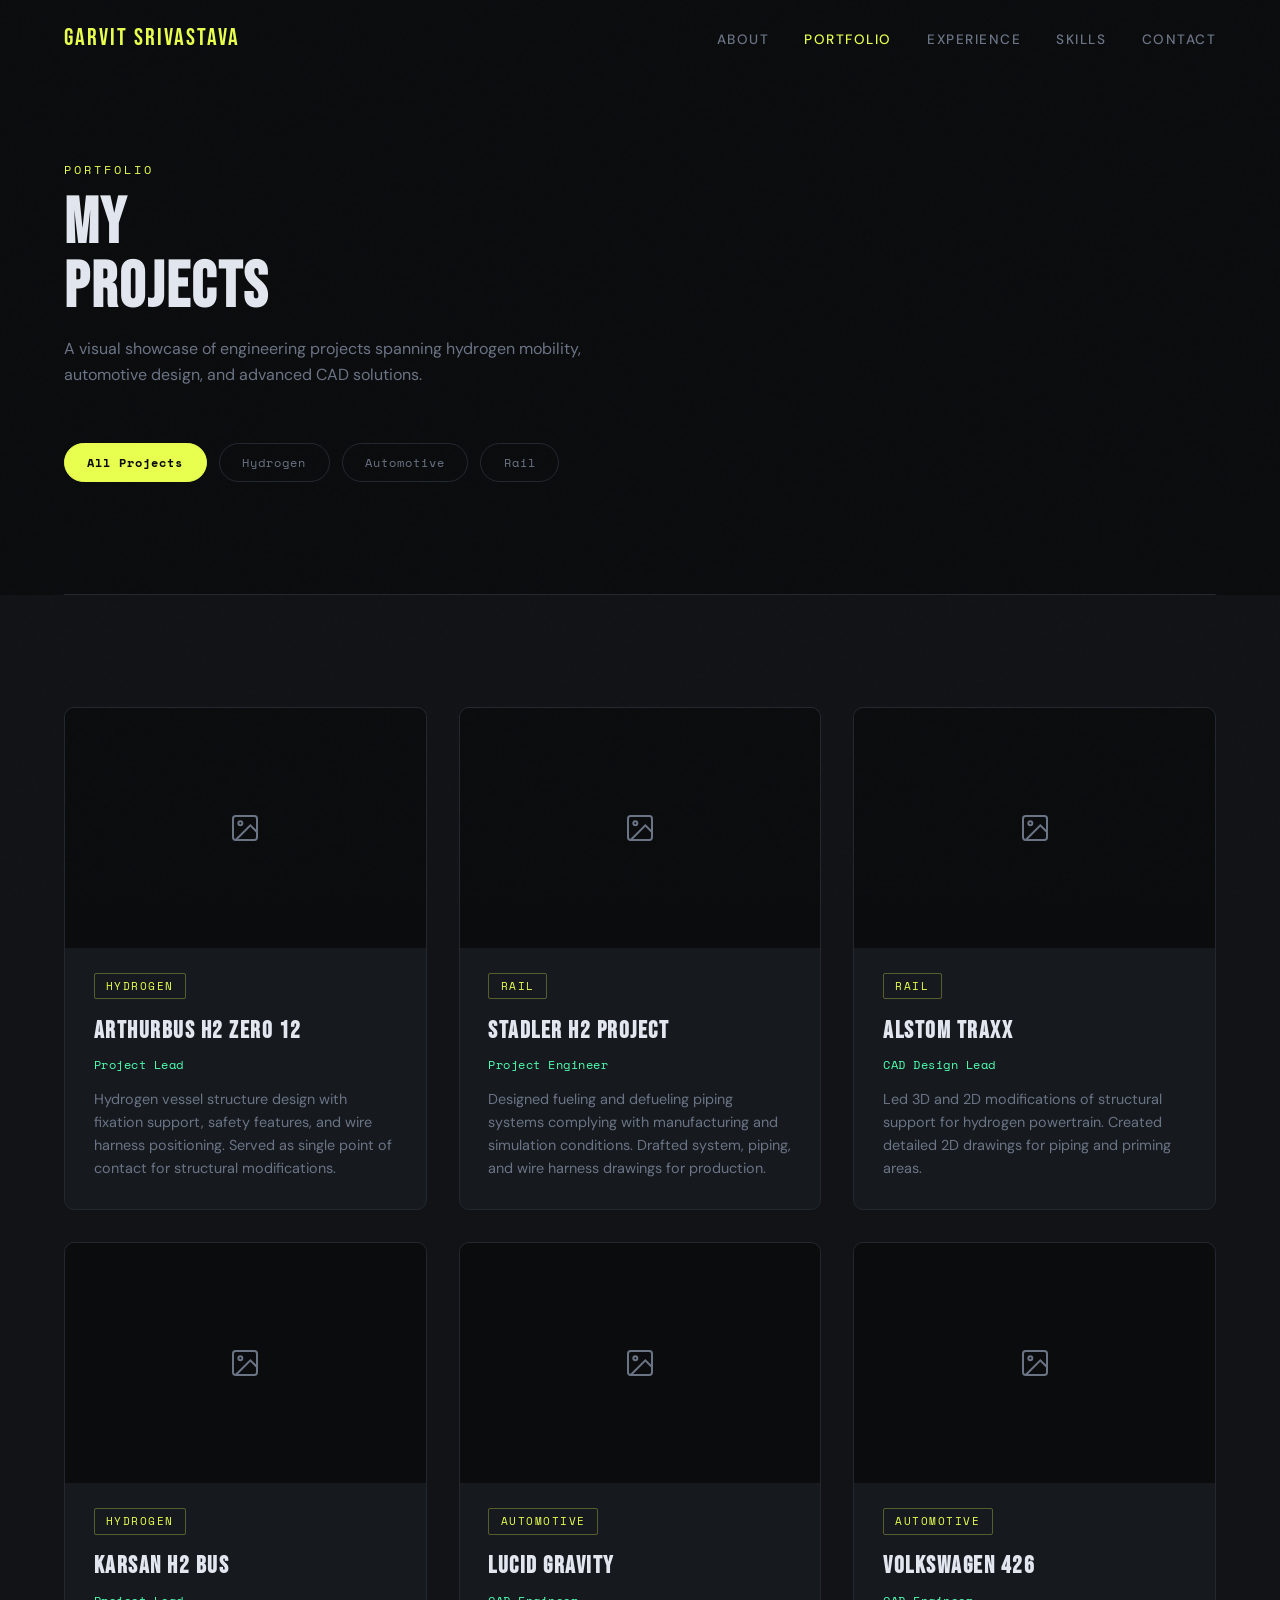
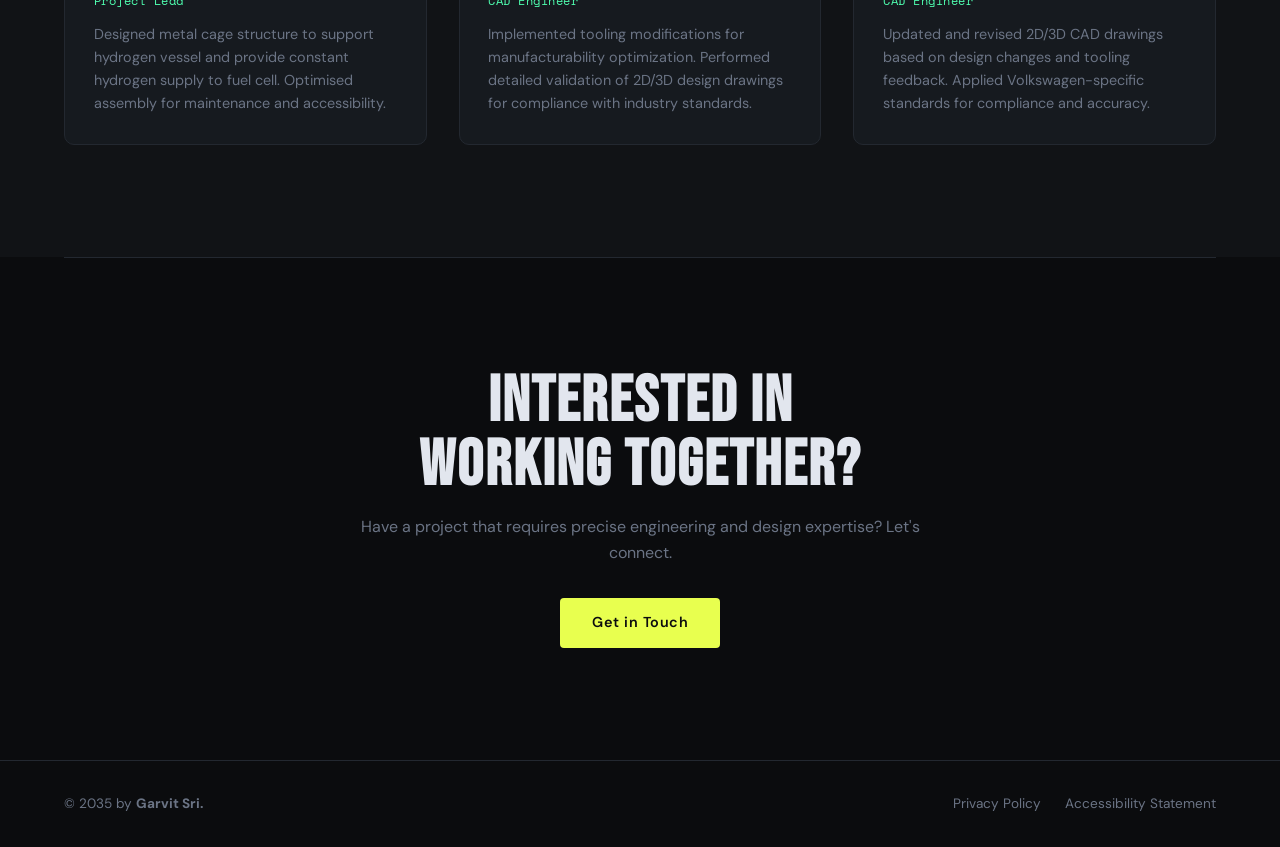
==== portfolio.html @ 8fc67faa "Add a portfolio page to website (69b80daa7522c4aa98e75601)" ====
<!DOCTYPE html>
<html lang="en">
<head>
  <meta charset="UTF-8" />
  <meta name="viewport" content="width=device-width, initial-scale=1.0" />
  <title>Portfolio | Garvit Srivastava</title>
  <link href="https://fonts.googleapis.com/css2?family=Bebas+Neue&family=DM+Sans:ital,wght@0,300;0,400;0,500;0,700;1,300&family=Space+Mono:wght@400;700&display=swap" rel="stylesheet" />
  <link rel="stylesheet" href="style.css" />
</head>
<body>

  <!-- NAV -->
  <nav id="navbar" class="scrolled">
    <a href="index.html" class="nav-logo">GARVIT SRIVASTAVA</a>
    <ul class="nav-links">
      <li><a href="index.html#about">About</a></li>
      <li><a href="portfolio.html" class="nav-active">Portfolio</a></li>
      <li><a href="index.html#experience">Experience</a></li>
      <li><a href="index.html#skills">Skills</a></li>
      <li><a href="index.html#contact">Contact</a></li>
    </ul>
  </nav>

  <!-- PORTFOLIO HERO -->
  <section id="portfolio-hero" class="portfolio-hero">
    <p class="section-label reveal">Portfolio</p>
    <h2 class="section-title reveal">My<br />Projects</h2>
    <p class="section-sub reveal">A visual showcase of engineering projects spanning hydrogen mobility, automotive design, and advanced CAD solutions.</p>

    <!-- FILTER BUTTONS -->
    <div class="portfolio-filters reveal">
      <button class="filter-btn active" data-filter="all">All Projects</button>
      <button class="filter-btn" data-filter="hydrogen">Hydrogen</button>
      <button class="filter-btn" data-filter="automotive">Automotive</button>
      <button class="filter-btn" data-filter="rail">Rail</button>
    </div>
  </section>

  <hr class="divider" />

  <!-- PORTFOLIO GRID -->
  <section id="portfolio-grid-section" class="portfolio-grid-section">
    <div class="portfolio-grid">

      <!-- Project 1: Arthurbus H2 Zero 12 -->
      <div class="portfolio-card reveal" data-category="hydrogen">
        <div class="portfolio-card-img">
          <img
            src="https://static.wixstatic.com/media/713a3a_bae1e3b3064a4a649ddf66f50f0e76d6~mv2.png/v1/fill/w_592,h_388,al_c,q_85,usm_0.66_1.00_0.01,enc_avif,quality_auto/713a3a_bae1e3b3064a4a649ddf66f50f0e76d6~mv2.png"
            alt="Arthurbus H2 Zero 12"
            onerror="this.style.display='none'; this.nextElementSibling.style.display='flex';" />
          <div class="portfolio-card-placeholder" style="display:none;">
            <svg width="32" height="32" viewBox="0 0 24 24" fill="none" stroke="currentColor" stroke-width="1.5"><rect x="3" y="3" width="18" height="18" rx="2" ry="2"/><circle cx="8.5" cy="8.5" r="1.5"/><polyline points="21 15 16 10 5 21"/></svg>
          </div>
          <div class="portfolio-card-overlay">
            <span class="portfolio-view-btn">View Details</span>
          </div>
        </div>
        <div class="portfolio-card-body">
          <span class="portfolio-tag">Hydrogen</span>
          <h3 class="portfolio-card-title">Arthurbus H2 Zero 12</h3>
          <p class="portfolio-card-role">Project Lead</p>
          <p class="portfolio-card-desc">Hydrogen vessel structure design with fixation support, safety features, and wire harness positioning. Served as single point of contact for structural modifications.</p>
        </div>
      </div>

      <!-- Project 2: Stadler H2 Project -->
      <div class="portfolio-card reveal" data-category="rail" style="transition-delay:.1s">
        <div class="portfolio-card-img">
          <img
            src="https://static.wixstatic.com/media/713a3a_69b1ab94cf26410ebe1b2b2e4f0e6f0d~mv2.png/v1/fill/w_592,h_388,al_c,q_85,usm_0.66_1.00_0.01,enc_avif,quality_auto/713a3a_69b1ab94cf26410ebe1b2b2e4f0e6f0d~mv2.png"
            alt="Stadler H2 Project"
            onerror="this.style.display='none'; this.nextElementSibling.style.display='flex';" />
          <div class="portfolio-card-placeholder" style="display:none;">
            <svg width="32" height="32" viewBox="0 0 24 24" fill="none" stroke="currentColor" stroke-width="1.5"><rect x="3" y="3" width="18" height="18" rx="2" ry="2"/><circle cx="8.5" cy="8.5" r="1.5"/><polyline points="21 15 16 10 5 21"/></svg>
          </div>
          <div class="portfolio-card-overlay">
            <span class="portfolio-view-btn">View Details</span>
          </div>
        </div>
        <div class="portfolio-card-body">
          <span class="portfolio-tag">Rail</span>
          <h3 class="portfolio-card-title">Stadler H2 Project</h3>
          <p class="portfolio-card-role">Project Engineer</p>
          <p class="portfolio-card-desc">Designed fueling and defueling piping systems complying with manufacturing and simulation conditions. Drafted system, piping, and wire harness drawings for production.</p>
        </div>
      </div>

      <!-- Project 3: Alstom TRAXX -->
      <div class="portfolio-card reveal" data-category="rail" style="transition-delay:.2s">
        <div class="portfolio-card-img">
          <img
            src="https://static.wixstatic.com/media/713a3a_1f0c9d0b01494fbebf3e44f8f54b52ef~mv2.png/v1/fill/w_592,h_388,al_c,q_85,usm_0.66_1.00_0.01,enc_avif,quality_auto/713a3a_1f0c9d0b01494fbebf3e44f8f54b52ef~mv2.png"
            alt="Alstom TRAXX"
            onerror="this.style.display='none'; this.nextElementSibling.style.display='flex';" />
          <div class="portfolio-card-placeholder" style="display:none;">
            <svg width="32" height="32" viewBox="0 0 24 24" fill="none" stroke="currentColor" stroke-width="1.5"><rect x="3" y="3" width="18" height="18" rx="2" ry="2"/><circle cx="8.5" cy="8.5" r="1.5"/><polyline points="21 15 16 10 5 21"/></svg>
          </div>
          <div class="portfolio-card-overlay">
            <span class="portfolio-view-btn">View Details</span>
          </div>
        </div>
        <div class="portfolio-card-body">
          <span class="portfolio-tag">Rail</span>
          <h3 class="portfolio-card-title">Alstom TRAXX</h3>
          <p class="portfolio-card-role">CAD Design Lead</p>
          <p class="portfolio-card-desc">Led 3D and 2D modifications of structural support for hydrogen powertrain. Created detailed 2D drawings for piping and priming areas.</p>
        </div>
      </div>

      <!-- Project 4: Karsan H2 Bus -->
      <div class="portfolio-card reveal" data-category="hydrogen" style="transition-delay:.3s">
        <div class="portfolio-card-img">
          <img
            src="https://static.wixstatic.com/media/713a3a_53c0ea59ae984c61a5bdcfbadf8e3474~mv2.png/v1/fill/w_592,h_388,al_c,q_85,usm_0.66_1.00_0.01,enc_avif,quality_auto/713a3a_53c0ea59ae984c61a5bdcfbadf8e3474~mv2.png"
            alt="Karsan H2 Bus"
            onerror="this.style.display='none'; this.nextElementSibling.style.display='flex';" />
          <div class="portfolio-card-placeholder" style="display:none;">
            <svg width="32" height="32" viewBox="0 0 24 24" fill="none" stroke="currentColor" stroke-width="1.5"><rect x="3" y="3" width="18" height="18" rx="2" ry="2"/><circle cx="8.5" cy="8.5" r="1.5"/><polyline points="21 15 16 10 5 21"/></svg>
          </div>
          <div class="portfolio-card-overlay">
            <span class="portfolio-view-btn">View Details</span>
          </div>
        </div>
        <div class="portfolio-card-body">
          <span class="portfolio-tag">Hydrogen</span>
          <h3 class="portfolio-card-title">Karsan H2 Bus</h3>
          <p class="portfolio-card-role">Project Lead</p>
          <p class="portfolio-card-desc">Designed metal cage structure to support hydrogen vessel and provide constant hydrogen supply to fuel cell. Optimised assembly for maintenance and accessibility.</p>
        </div>
      </div>

      <!-- Project 5: Lucid Gravity -->
      <div class="portfolio-card reveal" data-category="automotive" style="transition-delay:.4s">
        <div class="portfolio-card-img">
          <img
            src="https://static.wixstatic.com/media/713a3a_c0a48bbf5bba4d75a9edaa1e4bb0e73d~mv2.png/v1/fill/w_592,h_388,al_c,q_85,usm_0.66_1.00_0.01,enc_avif,quality_auto/713a3a_c0a48bbf5bba4d75a9edaa1e4bb0e73d~mv2.png"
            alt="Lucid Gravity"
            onerror="this.style.display='none'; this.nextElementSibling.style.display='flex';" />
          <div class="portfolio-card-placeholder" style="display:none;">
            <svg width="32" height="32" viewBox="0 0 24 24" fill="none" stroke="currentColor" stroke-width="1.5"><rect x="3" y="3" width="18" height="18" rx="2" ry="2"/><circle cx="8.5" cy="8.5" r="1.5"/><polyline points="21 15 16 10 5 21"/></svg>
          </div>
          <div class="portfolio-card-overlay">
            <span class="portfolio-view-btn">View Details</span>
          </div>
        </div>
        <div class="portfolio-card-body">
          <span class="portfolio-tag">Automotive</span>
          <h3 class="portfolio-card-title">Lucid Gravity</h3>
          <p class="portfolio-card-role">CAD Engineer</p>
          <p class="portfolio-card-desc">Implemented tooling modifications for manufacturability optimization. Performed detailed validation of 2D/3D design drawings for compliance with industry standards.</p>
        </div>
      </div>

      <!-- Project 6: Volkswagen 426 -->
      <div class="portfolio-card reveal" data-category="automotive" style="transition-delay:.5s">
        <div class="portfolio-card-img">
          <img
            src="https://static.wixstatic.com/media/713a3a_1d7e55c04d9d4bfba5f3ad7e42a07ef7~mv2.png/v1/fill/w_592,h_388,al_c,q_85,usm_0.66_1.00_0.01,enc_avif,quality_auto/713a3a_1d7e55c04d9d4bfba5f3ad7e42a07ef7~mv2.png"
            alt="Volkswagen 426"
            onerror="this.style.display='none'; this.nextElementSibling.style.display='flex';" />
          <div class="portfolio-card-placeholder" style="display:none;">
            <svg width="32" height="32" viewBox="0 0 24 24" fill="none" stroke="currentColor" stroke-width="1.5"><rect x="3" y="3" width="18" height="18" rx="2" ry="2"/><circle cx="8.5" cy="8.5" r="1.5"/><polyline points="21 15 16 10 5 21"/></svg>
          </div>
          <div class="portfolio-card-overlay">
            <span class="portfolio-view-btn">View Details</span>
          </div>
        </div>
        <div class="portfolio-card-body">
          <span class="portfolio-tag">Automotive</span>
          <h3 class="portfolio-card-title">Volkswagen 426</h3>
          <p class="portfolio-card-role">CAD Engineer</p>
          <p class="portfolio-card-desc">Updated and revised 2D/3D CAD drawings based on design changes and tooling feedback. Applied Volkswagen-specific standards for compliance and accuracy.</p>
        </div>
      </div>

    </div>
  </section>

  <hr class="divider" />

  <!-- CTA SECTION -->
  <section id="portfolio-cta" class="portfolio-cta">
    <div class="cta-content reveal">
      <h2 class="section-title">Interested in<br />Working Together?</h2>
      <p class="section-sub" style="margin-bottom:2rem;">Have a project that requires precise engineering and design expertise? Let's connect.</p>
      <a href="index.html#contact" class="btn btn-primary">Get in Touch</a>
    </div>
  </section>

  <!-- FOOTER -->
  <footer>
    <p>&copy; 2035 by <strong>Garvit Sri.</strong></p>
    <div class="footer-links">
      <a href="#">Privacy Policy</a>
      <a href="#">Accessibility Statement</a>
    </div>
  </footer>

  <script src="script.js"></script>
</body>
</html>
---- style.css ----
/* ── RESET & VARIABLES ─────────────────────── */
*, *::before, *::after { margin: 0; padding: 0; box-sizing: border-box; }

:root {
  --bg:       #0b0c0e;
  --surface:  #111316;
  --card:     #161a1f;
  --border:   #232830;
  --accent:   #e8ff4f;
  --accent2:  #4fffb0;
  --text:     #e2e6ee;
  --muted:    #6b7485;
  --font-head: 'Bebas Neue', sans-serif;
  --font-body: 'DM Sans', sans-serif;
  --font-mono: 'Space Mono', monospace;
}

html { scroll-behavior: smooth; }

body {
  background: var(--bg);
  color: var(--text);
  font-family: var(--font-body);
  font-size: 16px;
  line-height: 1.6;
  overflow-x: hidden;
}

/* ── NOISE OVERLAY ─────────────────────────── */
body::before {
  content: '';
  position: fixed;
  inset: 0;
  background-image: url("data:image/svg+xml,%3Csvg viewBox='0 0 256 256' xmlns='http://www.w3.org/2000/svg'%3E%3Cfilter id='noise'%3E%3CfeTurbulence type='fractalNoise' baseFrequency='0.9' numOctaves='4' stitchTiles='stitch'/%3E%3C/filter%3E%3Crect width='100%25' height='100%25' filter='url(%23noise)' opacity='0.04'/%3E%3C/svg%3E");
  pointer-events: none;
  z-index: 9999;
  opacity: .35;
}

/* ── NAV ───────────────────────────────────── */
nav {
  position: fixed;
  top: 0; left: 0; right: 0;
  z-index: 100;
  display: flex;
  align-items: center;
  justify-content: space-between;
  padding: 1.2rem 5vw;
  border-bottom: 1px solid transparent;
  transition: border-color .3s, background .3s, backdrop-filter .3s;
}
nav.scrolled {
  background: rgba(11,12,14,.82);
  backdrop-filter: blur(18px);
  border-color: var(--border);
}
.nav-logo {
  font-family: var(--font-head);
  font-size: 1.5rem;
  letter-spacing: 2px;
  color: var(--accent);
  text-decoration: none;
}
.nav-links { display: flex; gap: 2.2rem; list-style: none; }
.nav-links a {
  font-size: .85rem;
  font-weight: 500;
  letter-spacing: 1.5px;
  text-transform: uppercase;
  color: var(--muted);
  text-decoration: none;
  transition: color .2s;
}
.nav-links a:hover { color: var(--accent); }

/* ── HERO ──────────────────────────────────── */
#hero {
  min-height: 100vh;
  display: grid;
  grid-template-columns: 1fr 1fr;
  align-items: center;
  padding: 0 5vw;
  gap: 4rem;
  position: relative;
  overflow: hidden;
}
#hero::after {
  content: '';
  position: absolute;
  top: -20%; right: -10%;
  width: 55vw; height: 55vw;
  border-radius: 50%;
  background: radial-gradient(circle, rgba(232,255,79,.06) 0%, transparent 70%);
  pointer-events: none;
}

.hero-tag {
  display: inline-block;
  font-family: var(--font-mono);
  font-size: .75rem;
  letter-spacing: 2px;
  color: var(--accent);
  border: 1px solid var(--accent);
  padding: .3rem .8rem;
  border-radius: 2px;
  margin-bottom: 1.5rem;
  animation: fadeUp .6s .1s both;
}
.hero-title {
  font-family: var(--font-head);
  font-size: clamp(3.5rem, 7vw, 7rem);
  line-height: .95;
  letter-spacing: 2px;
  margin-bottom: 1.5rem;
  animation: fadeUp .6s .2s both;
}
.hero-title span { color: var(--accent); }
.hero-sub {
  font-size: 1.05rem;
  color: var(--muted);
  max-width: 480px;
  margin-bottom: 2.5rem;
  animation: fadeUp .6s .3s both;
}
.btn-group { display: flex; gap: 1rem; flex-wrap: wrap; animation: fadeUp .6s .4s both; }
.btn {
  display: inline-flex;
  align-items: center;
  gap: .5rem;
  padding: .85rem 2rem;
  border-radius: 4px;
  font-size: .9rem;
  font-weight: 600;
  letter-spacing: .5px;
  text-decoration: none;
  cursor: pointer;
  transition: all .25s;
}
.btn-primary {
  background: var(--accent);
  color: #0b0c0e;
}
.btn-primary:hover { background: #d4eb00; transform: translateY(-2px); box-shadow: 0 8px 30px rgba(232,255,79,.25); }
.btn-ghost {
  background: transparent;
  color: var(--text);
  border: 1px solid var(--border);
}
.btn-ghost:hover { border-color: var(--accent); color: var(--accent); transform: translateY(-2px); }

.hero-img-wrap {
  position: relative;
  display: flex;
  justify-content: center;
  animation: fadeUp .7s .35s both;
}
.hero-img-wrap::before {
  content: '';
  position: absolute;
  inset: 1.5rem;
  border: 1px solid var(--accent);
  border-radius: 6px;
  transform: rotate(4deg);
  opacity: .35;
}
.hero-img {
  width: 100%;
  max-width: 360px;
  aspect-ratio: 9/16;
  object-fit: cover;
  border-radius: 6px;
  filter: grayscale(20%) contrast(1.05);
  position: relative;
  z-index: 1;
}
.hero-img-placeholder {
  width: 100%;
  max-width: 360px;
  aspect-ratio: 9/16;
  border-radius: 6px;
  background: var(--card);
  border: 1px solid var(--border);
  display: flex;
  flex-direction: column;
  align-items: center;
  justify-content: center;
  gap: 1rem;
  color: var(--muted);
  font-family: var(--font-mono);
  font-size: .8rem;
  position: relative;
  z-index: 1;
}
.hero-img-placeholder svg { opacity: .3; }

/* ── SECTION COMMONS ───────────────────────── */
section { padding: 7rem 5vw; }
.section-label {
  font-family: var(--font-mono);
  font-size: .75rem;
  letter-spacing: 3px;
  color: var(--accent);
  text-transform: uppercase;
  margin-bottom: .8rem;
}
.section-title {
  font-family: var(--font-head);
  font-size: clamp(2.8rem, 5vw, 4.5rem);
  letter-spacing: 2px;
  line-height: 1;
  margin-bottom: 1rem;
}
.section-sub {
  color: var(--muted);
  max-width: 560px;
  margin-bottom: 3.5rem;
  font-size: 1rem;
}
hr.divider {
  border: none;
  border-top: 1px solid var(--border);
  margin: 0 5vw;
}

/* ── ABOUT ─────────────────────────────────── */
#about { background: var(--surface); }
.about-grid {
  display: grid;
  grid-template-columns: 1fr 1fr;
  gap: 5rem;
  align-items: start;
}
.about-text p {
  color: var(--muted);
  margin-bottom: 1rem;
  font-size: 1.02rem;
}
.about-text p strong { color: var(--text); }
.about-img {
  width: 100%;
  border-radius: 8px;
  border: 1px solid var(--border);
  filter: grayscale(15%);
}
.about-img-placeholder {
  width: 100%;
  aspect-ratio: 16/9;
  border-radius: 8px;
  background: var(--card);
  border: 1px solid var(--border);
  display: flex;
  align-items: center;
  justify-content: center;
  color: var(--muted);
  font-family: var(--font-mono);
  font-size: .8rem;
}

/* ── EXPERIENCE ────────────────────────────── */
#experience { background: var(--bg); }
.exp-grid { display: grid; gap: 1.5rem; }
.exp-card {
  background: var(--card);
  border: 1px solid var(--border);
  border-radius: 8px;
  padding: 2rem 2.5rem;
  cursor: pointer;
  transition: border-color .25s, transform .25s;
  position: relative;
  overflow: hidden;
}
.exp-card::before {
  content: '';
  position: absolute;
  left: 0; top: 0; bottom: 0;
  width: 3px;
  background: var(--accent);
  transform: scaleY(0);
  transform-origin: bottom;
  transition: transform .3s;
}
.exp-card:hover { border-color: rgba(232,255,79,.3); transform: translateX(4px); }
.exp-card:hover::before { transform: scaleY(1); }
.exp-card.open::before { transform: scaleY(1); }
.exp-card.open { border-color: rgba(232,255,79,.3); }
.exp-header {
  display: flex;
  justify-content: space-between;
  align-items: flex-start;
  gap: 1rem;
}
.exp-title { font-size: 1.15rem; font-weight: 700; margin-bottom: .25rem; }
.exp-role {
  font-family: var(--font-mono);
  font-size: .8rem;
  color: var(--accent);
  letter-spacing: 1px;
}
.exp-toggle {
  width: 28px; height: 28px;
  border: 1px solid var(--border);
  border-radius: 50%;
  display: flex;
  align-items: center;
  justify-content: center;
  flex-shrink: 0;
  transition: background .2s, border-color .2s;
  color: var(--muted);
}
.exp-card.open .exp-toggle { background: var(--accent); border-color: var(--accent); color: #000; }
.exp-body {
  display: none;
  margin-top: 1.5rem;
  padding-top: 1.5rem;
  border-top: 1px solid var(--border);
}
.exp-card.open .exp-body { display: block; }
.exp-body ul { list-style: none; display: flex; flex-direction: column; gap: .75rem; }
.exp-body ul li {
  display: flex;
  gap: .75rem;
  align-items: flex-start;
  color: var(--muted);
  font-size: .95rem;
}
.exp-body ul li::before {
  content: '→';
  color: var(--accent);
  flex-shrink: 0;
  margin-top: .05rem;
}

/* ── SKILLS ────────────────────────────────── */
#skills { background: var(--surface); }
.skills-grid {
  display: grid;
  grid-template-columns: repeat(auto-fit, minmax(220px, 1fr));
  gap: 1.5rem;
}
.skill-card {
  background: var(--card);
  border: 1px solid var(--border);
  border-radius: 8px;
  padding: 2rem;
  text-align: center;
  transition: border-color .25s, transform .25s;
}
.skill-card:hover {
  border-color: var(--accent);
  transform: translateY(-4px);
}
.skill-icon {
  font-size: 2.5rem;
  margin-bottom: 1rem;
  display: block;
}
.skill-name {
  font-family: var(--font-head);
  font-size: 1.4rem;
  letter-spacing: 1.5px;
  margin-bottom: .5rem;
}
.skill-bar-wrap {
  background: var(--border);
  border-radius: 100px;
  height: 4px;
  margin-top: 1rem;
  overflow: hidden;
}
.skill-bar {
  height: 100%;
  border-radius: 100px;
  background: linear-gradient(90deg, var(--accent), var(--accent2));
  width: 0;
  transition: width 1.2s cubic-bezier(.22,1,.36,1);
}

/* ── ACHIEVEMENTS ──────────────────────────── */
#achievements { background: var(--bg); }
.ach-grid {
  display: grid;
  grid-template-columns: repeat(auto-fit, minmax(240px, 1fr));
  gap: 1.5rem;
}
.ach-card {
  background: var(--card);
  border: 1px solid var(--border);
  border-radius: 8px;
  padding: 2rem;
  transition: border-color .25s, transform .25s;
  position: relative;
  overflow: hidden;
}
.ach-card::after {
  content: '';
  position: absolute;
  bottom: 0; left: 0; right: 0;
  height: 2px;
  background: linear-gradient(90deg, var(--accent), var(--accent2));
  transform: scaleX(0);
  transform-origin: left;
  transition: transform .4s;
}
.ach-card:hover { border-color: rgba(232,255,79,.25); transform: translateY(-4px); }
.ach-card:hover::after { transform: scaleX(1); }
.ach-date {
  font-family: var(--font-mono);
  font-size: .75rem;
  color: var(--accent);
  letter-spacing: 1px;
  margin-bottom: .8rem;
}
.ach-title { font-size: 1.1rem; font-weight: 700; margin-bottom: .6rem; }
.ach-desc { font-size: .9rem; color: var(--muted); }

/* ── CONTACT ───────────────────────────────── */
#contact { background: var(--surface); }
.contact-wrap {
  display: grid;
  grid-template-columns: 1fr 1fr;
  gap: 5rem;
  align-items: start;
}
.contact-info { display: flex; flex-direction: column; gap: 1.5rem; }
.contact-item {
  display: flex;
  align-items: center;
  gap: 1rem;
  color: var(--muted);
  font-size: .95rem;
}
.contact-item a { color: inherit; text-decoration: none; transition: color .2s; }
.contact-item a:hover { color: var(--accent); }
.c-icon {
  width: 42px; height: 42px;
  background: var(--card);
  border: 1px solid var(--border);
  border-radius: 8px;
  display: flex;
  align-items: center;
  justify-content: center;
  flex-shrink: 0;
  color: var(--accent);
}
.social-row { display: flex; gap: 1rem; margin-top: 1rem; }
.social-btn {
  width: 44px; height: 44px;
  background: var(--card);
  border: 1px solid var(--border);
  border-radius: 8px;
  display: flex;
  align-items: center;
  justify-content: center;
  color: var(--muted);
  text-decoration: none;
  font-size: .85rem;
  font-weight: 700;
  font-family: var(--font-mono);
  transition: all .2s;
}
.social-btn:hover { background: var(--accent); color: #000; border-color: var(--accent); }

/* ── FORM ──────────────────────────────────── */
.contact-form { display: flex; flex-direction: column; gap: 1.2rem; }
.form-row { display: grid; grid-template-columns: 1fr 1fr; gap: 1.2rem; }
.form-group { display: flex; flex-direction: column; gap: .4rem; }
.form-group label {
  font-size: .8rem;
  font-family: var(--font-mono);
  letter-spacing: 1px;
  color: var(--muted);
}
.form-group input,
.form-group select,
.form-group textarea {
  background: var(--card);
  border: 1px solid var(--border);
  border-radius: 6px;
  padding: .75rem 1rem;
  color: var(--text);
  font-family: var(--font-body);
  font-size: .95rem;
  outline: none;
  transition: border-color .2s;
}
.form-group input:focus,
.form-group select:focus,
.form-group textarea:focus { border-color: var(--accent); }
.form-group textarea { resize: vertical; min-height: 120px; }
.form-group select option { background: var(--card); }
.btn-submit {
  padding: .85rem 2.5rem;
  background: var(--accent);
  color: #0b0c0e;
  font-weight: 700;
  border: none;
  border-radius: 6px;
  font-size: .95rem;
  cursor: pointer;
  align-self: flex-start;
  transition: all .25s;
  letter-spacing: .5px;
}
.btn-submit:hover { background: #d4eb00; transform: translateY(-2px); box-shadow: 0 8px 30px rgba(232,255,79,.25); }
.form-success {
  display: none;
  padding: 1rem;
  background: rgba(79,255,176,.1);
  border: 1px solid var(--accent2);
  border-radius: 6px;
  color: var(--accent2);
  font-family: var(--font-mono);
  font-size: .85rem;
}

/* ── FOOTER ────────────────────────────────── */
footer {
  background: var(--bg);
  border-top: 1px solid var(--border);
  padding: 2rem 5vw;
  display: flex;
  align-items: center;
  justify-content: space-between;
  gap: 1rem;
  flex-wrap: wrap;
}
footer p { font-size: .85rem; color: var(--muted); }
footer a { color: var(--accent); text-decoration: none; }
.footer-links { display: flex; gap: 1.5rem; }
.footer-links a { font-size: .85rem; color: var(--muted); text-decoration: none; transition: color .2s; }
.footer-links a:hover { color: var(--accent); }

/* ── PORTFOLIO PAGE ────────────────────────── */
.portfolio-hero { padding-top: 10rem; background: var(--bg); }
.portfolio-grid-section { background: var(--surface); }

.portfolio-filters {
  display: flex;
  gap: .75rem;
  flex-wrap: wrap;
  margin-top: .5rem;
}
.filter-btn {
  padding: .55rem 1.4rem;
  border: 1px solid var(--border);
  border-radius: 100px;
  background: transparent;
  color: var(--muted);
  font-family: var(--font-mono);
  font-size: .78rem;
  letter-spacing: 1px;
  cursor: pointer;
  transition: all .25s;
}
.filter-btn:hover { border-color: var(--accent); color: var(--accent); }
.filter-btn.active {
  background: var(--accent);
  color: #0b0c0e;
  border-color: var(--accent);
  font-weight: 700;
}

.portfolio-grid {
  display: grid;
  grid-template-columns: repeat(auto-fill, minmax(340px, 1fr));
  gap: 2rem;
}
.portfolio-card {
  background: var(--card);
  border: 1px solid var(--border);
  border-radius: 10px;
  overflow: hidden;
  transition: border-color .3s, transform .3s, box-shadow .3s;
}
.portfolio-card:hover {
  border-color: rgba(232,255,79,.35);
  transform: translateY(-6px);
  box-shadow: 0 16px 48px rgba(0,0,0,.35);
}
.portfolio-card.hidden {
  display: none;
}

.portfolio-card-img {
  position: relative;
  aspect-ratio: 3/2;
  overflow: hidden;
  background: var(--bg);
}
.portfolio-card-img img {
  width: 100%;
  height: 100%;
  object-fit: cover;
  transition: transform .5s, filter .5s;
  filter: grayscale(20%) contrast(1.05);
}
.portfolio-card:hover .portfolio-card-img img {
  transform: scale(1.06);
  filter: grayscale(0%) contrast(1.1);
}
.portfolio-card-placeholder {
  width: 100%;
  height: 100%;
  display: flex;
  align-items: center;
  justify-content: center;
  color: var(--muted);
  background: var(--bg);
}
.portfolio-card-overlay {
  position: absolute;
  inset: 0;
  background: rgba(11,12,14,.7);
  display: flex;
  align-items: center;
  justify-content: center;
  opacity: 0;
  transition: opacity .35s;
}
.portfolio-card:hover .portfolio-card-overlay { opacity: 1; }
.portfolio-view-btn {
  padding: .6rem 1.8rem;
  border: 1px solid var(--accent);
  border-radius: 4px;
  color: var(--accent);
  font-family: var(--font-mono);
  font-size: .8rem;
  letter-spacing: 1px;
  transform: translateY(8px);
  transition: transform .35s, background .25s, color .25s;
}
.portfolio-card:hover .portfolio-view-btn { transform: translateY(0); }
.portfolio-view-btn:hover {
  background: var(--accent);
  color: #0b0c0e;
}

.portfolio-card-body { padding: 1.5rem 1.8rem 1.8rem; }
.portfolio-tag {
  display: inline-block;
  font-family: var(--font-mono);
  font-size: .7rem;
  letter-spacing: 1.5px;
  text-transform: uppercase;
  color: var(--accent);
  border: 1px solid rgba(232,255,79,.3);
  padding: .2rem .7rem;
  border-radius: 2px;
  margin-bottom: .8rem;
}
.portfolio-card-title {
  font-family: var(--font-head);
  font-size: 1.5rem;
  letter-spacing: 1.5px;
  margin-bottom: .3rem;
}
.portfolio-card-role {
  font-family: var(--font-mono);
  font-size: .78rem;
  color: var(--accent2);
  letter-spacing: .5px;
  margin-bottom: .8rem;
}
.portfolio-card-desc {
  font-size: .9rem;
  color: var(--muted);
  line-height: 1.6;
}

/* Portfolio CTA */
.portfolio-cta {
  background: var(--bg);
  text-align: center;
}
.cta-content { max-width: 560px; margin: 0 auto; }
.cta-content .section-sub { margin-left: auto; margin-right: auto; }

/* Nav active state */
.nav-active { color: var(--accent) !important; }

/* ── ANIMATIONS ────────────────────────────── */
@keyframes fadeUp {
  from { opacity: 0; transform: translateY(24px); }
  to   { opacity: 1; transform: translateY(0); }
}
.reveal {
  opacity: 0;
  transform: translateY(30px);
  transition: opacity .6s ease, transform .6s ease;
}
.reveal.visible {
  opacity: 1;
  transform: translateY(0);
}

/* ── RESPONSIVE ────────────────────────────── */
@media (max-width: 900px) {
  #hero { grid-template-columns: 1fr; padding-top: 7rem; text-align: center; }
  #hero::after { display: none; }
  .hero-sub { margin: 0 auto 2.5rem; }
  .btn-group { justify-content: center; }
  .hero-img-wrap { order: -1; }
  .about-grid { grid-template-columns: 1fr; }
  .contact-wrap { grid-template-columns: 1fr; }
  .form-row { grid-template-columns: 1fr; }
  .portfolio-grid { grid-template-columns: 1fr; }
  .portfolio-filters { justify-content: center; }
  .portfolio-hero { text-align: center; }
  .cta-content .section-sub { margin-left: auto; margin-right: auto; }
}
@media (max-width: 600px) {
  nav { padding: 1rem 4vw; }
  .nav-links { gap: 1.2rem; }
  .nav-links a { font-size: .75rem; }
  section { padding: 5rem 4vw; }
}
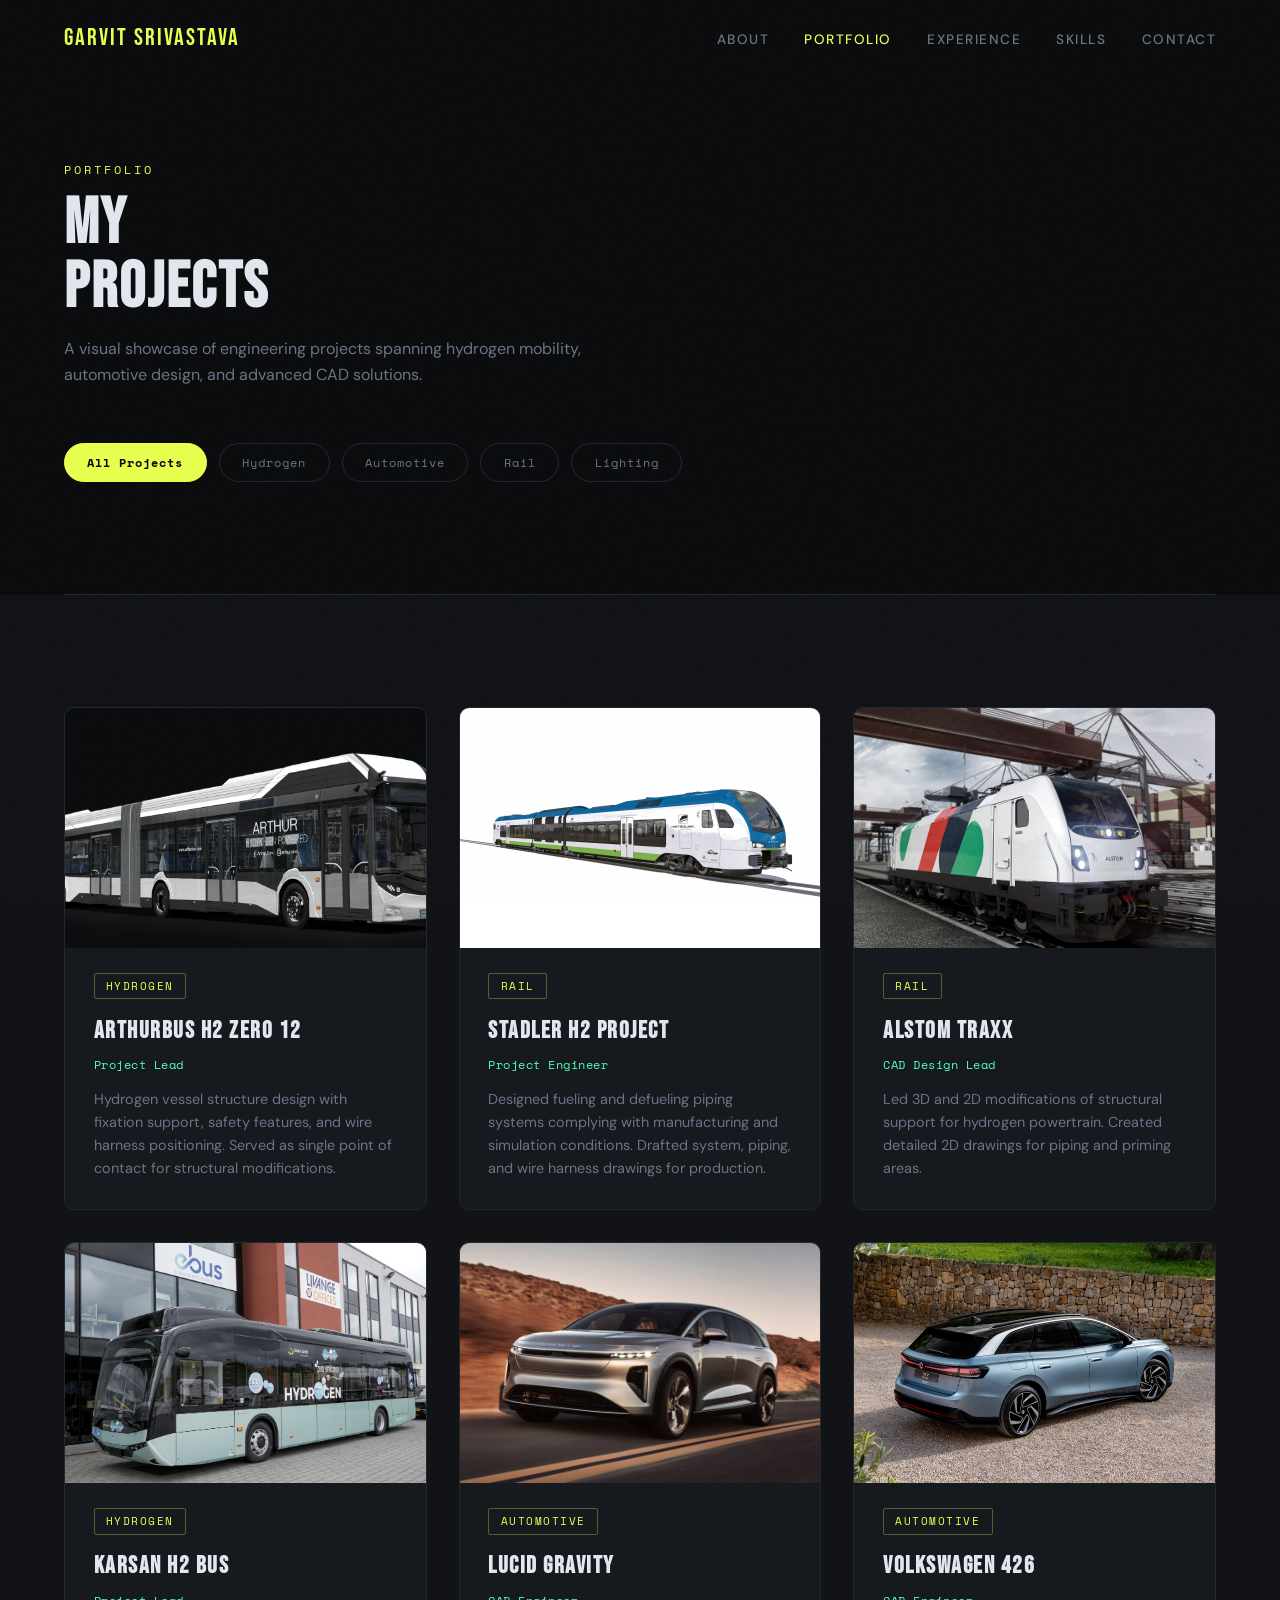
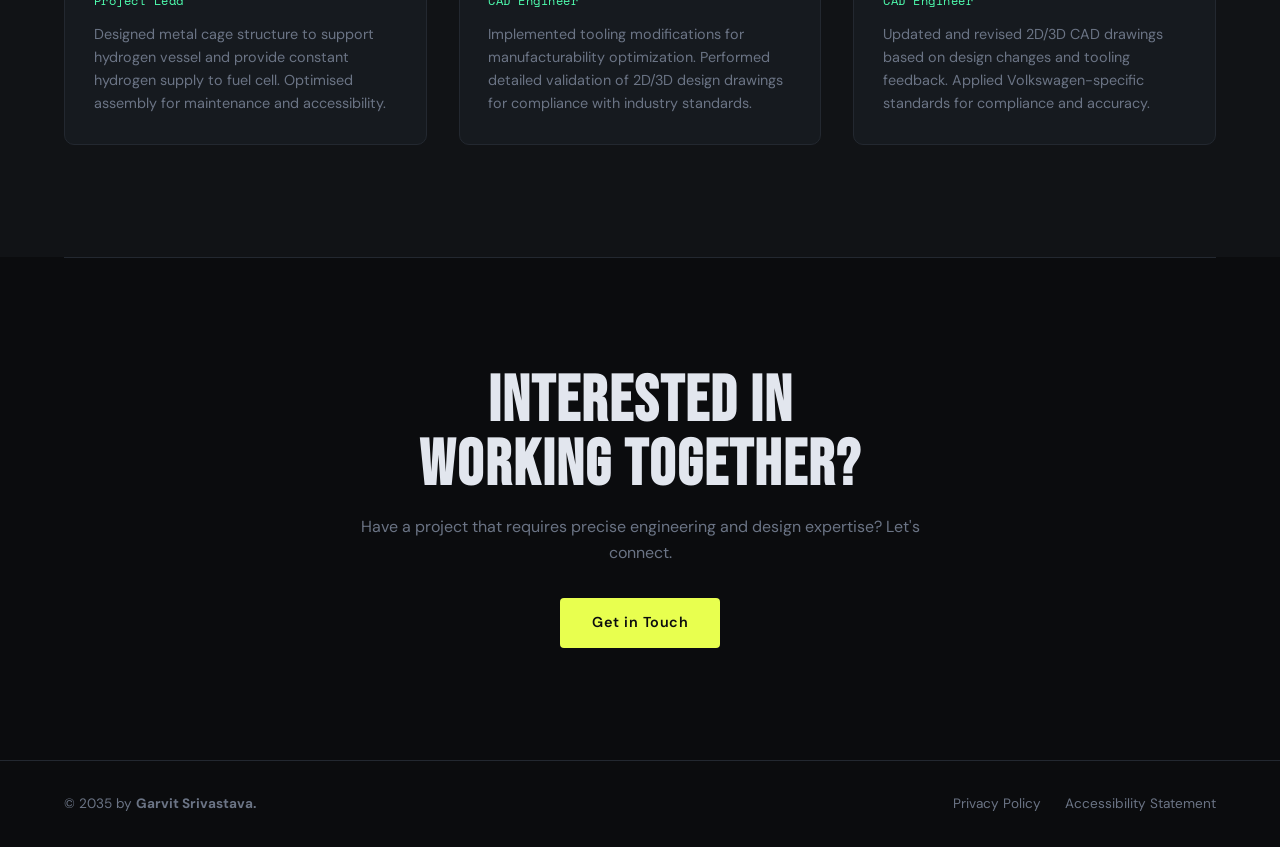
==== commit 3bca1325: "added images" ====
--- a/portfolio.html
+++ b/portfolio.html
@@ -33,6 +33,7 @@
       <button class="filter-btn" data-filter="hydrogen">Hydrogen</button>
       <button class="filter-btn" data-filter="automotive">Automotive</button>
       <button class="filter-btn" data-filter="rail">Rail</button>
+      <button class="filter-btn" data-filter="lighting">Lighting</button>
     </div>
   </section>
 
@@ -46,7 +47,7 @@
       <div class="portfolio-card reveal" data-category="hydrogen">
         <div class="portfolio-card-img">
           <img
-            src="https://static.wixstatic.com/media/713a3a_bae1e3b3064a4a649ddf66f50f0e76d6~mv2.png/v1/fill/w_592,h_388,al_c,q_85,usm_0.66_1.00_0.01,enc_avif,quality_auto/713a3a_bae1e3b3064a4a649ddf66f50f0e76d6~mv2.png"
+            src="arthurbus h2 zero.png"
             alt="Arthurbus H2 Zero 12"
             onerror="this.style.display='none'; this.nextElementSibling.style.display='flex';" />
           <div class="portfolio-card-placeholder" style="display:none;">
@@ -68,7 +69,7 @@
       <div class="portfolio-card reveal" data-category="rail" style="transition-delay:.1s">
         <div class="portfolio-card-img">
           <img
-            src="https://static.wixstatic.com/media/713a3a_69b1ab94cf26410ebe1b2b2e4f0e6f0d~mv2.png/v1/fill/w_592,h_388,al_c,q_85,usm_0.66_1.00_0.01,enc_avif,quality_auto/713a3a_69b1ab94cf26410ebe1b2b2e4f0e6f0d~mv2.png"
+            src="stadler.jpg"
             alt="Stadler H2 Project"
             onerror="this.style.display='none'; this.nextElementSibling.style.display='flex';" />
           <div class="portfolio-card-placeholder" style="display:none;">
@@ -90,7 +91,7 @@
       <div class="portfolio-card reveal" data-category="rail" style="transition-delay:.2s">
         <div class="portfolio-card-img">
           <img
-            src="https://static.wixstatic.com/media/713a3a_1f0c9d0b01494fbebf3e44f8f54b52ef~mv2.png/v1/fill/w_592,h_388,al_c,q_85,usm_0.66_1.00_0.01,enc_avif,quality_auto/713a3a_1f0c9d0b01494fbebf3e44f8f54b52ef~mv2.png"
+            src="alstom.jpg"
             alt="Alstom TRAXX"
             onerror="this.style.display='none'; this.nextElementSibling.style.display='flex';" />
           <div class="portfolio-card-placeholder" style="display:none;">
@@ -112,7 +113,7 @@
       <div class="portfolio-card reveal" data-category="hydrogen" style="transition-delay:.3s">
         <div class="portfolio-card-img">
           <img
-            src="https://static.wixstatic.com/media/713a3a_53c0ea59ae984c61a5bdcfbadf8e3474~mv2.png/v1/fill/w_592,h_388,al_c,q_85,usm_0.66_1.00_0.01,enc_avif,quality_auto/713a3a_53c0ea59ae984c61a5bdcfbadf8e3474~mv2.png"
+            src="karsan.jpg"
             alt="Karsan H2 Bus"
             onerror="this.style.display='none'; this.nextElementSibling.style.display='flex';" />
           <div class="portfolio-card-placeholder" style="display:none;">
@@ -134,7 +135,7 @@
       <div class="portfolio-card reveal" data-category="automotive" style="transition-delay:.4s">
         <div class="portfolio-card-img">
           <img
-            src="https://static.wixstatic.com/media/713a3a_c0a48bbf5bba4d75a9edaa1e4bb0e73d~mv2.png/v1/fill/w_592,h_388,al_c,q_85,usm_0.66_1.00_0.01,enc_avif,quality_auto/713a3a_c0a48bbf5bba4d75a9edaa1e4bb0e73d~mv2.png"
+            src="lucid-gravity-2.webp"
             alt="Lucid Gravity"
             onerror="this.style.display='none'; this.nextElementSibling.style.display='flex';" />
           <div class="portfolio-card-placeholder" style="display:none;">
@@ -156,7 +157,7 @@
       <div class="portfolio-card reveal" data-category="automotive" style="transition-delay:.5s">
         <div class="portfolio-card-img">
           <img
-            src="https://static.wixstatic.com/media/713a3a_1d7e55c04d9d4bfba5f3ad7e42a07ef7~mv2.png/v1/fill/w_592,h_388,al_c,q_85,usm_0.66_1.00_0.01,enc_avif,quality_auto/713a3a_1d7e55c04d9d4bfba5f3ad7e42a07ef7~mv2.png"
+            src="vw 426.webp"
             alt="Volkswagen 426"
             onerror="this.style.display='none'; this.nextElementSibling.style.display='flex';" />
           <div class="portfolio-card-placeholder" style="display:none;">
@@ -190,7 +191,7 @@
 
   <!-- FOOTER -->
   <footer>
-    <p>&copy; 2035 by <strong>Garvit Sri.</strong></p>
+    <p>&copy; 2035 by <strong>Garvit Srivastava.</strong></p>
     <div class="footer-links">
       <a href="#">Privacy Policy</a>
       <a href="#">Accessibility Statement</a>
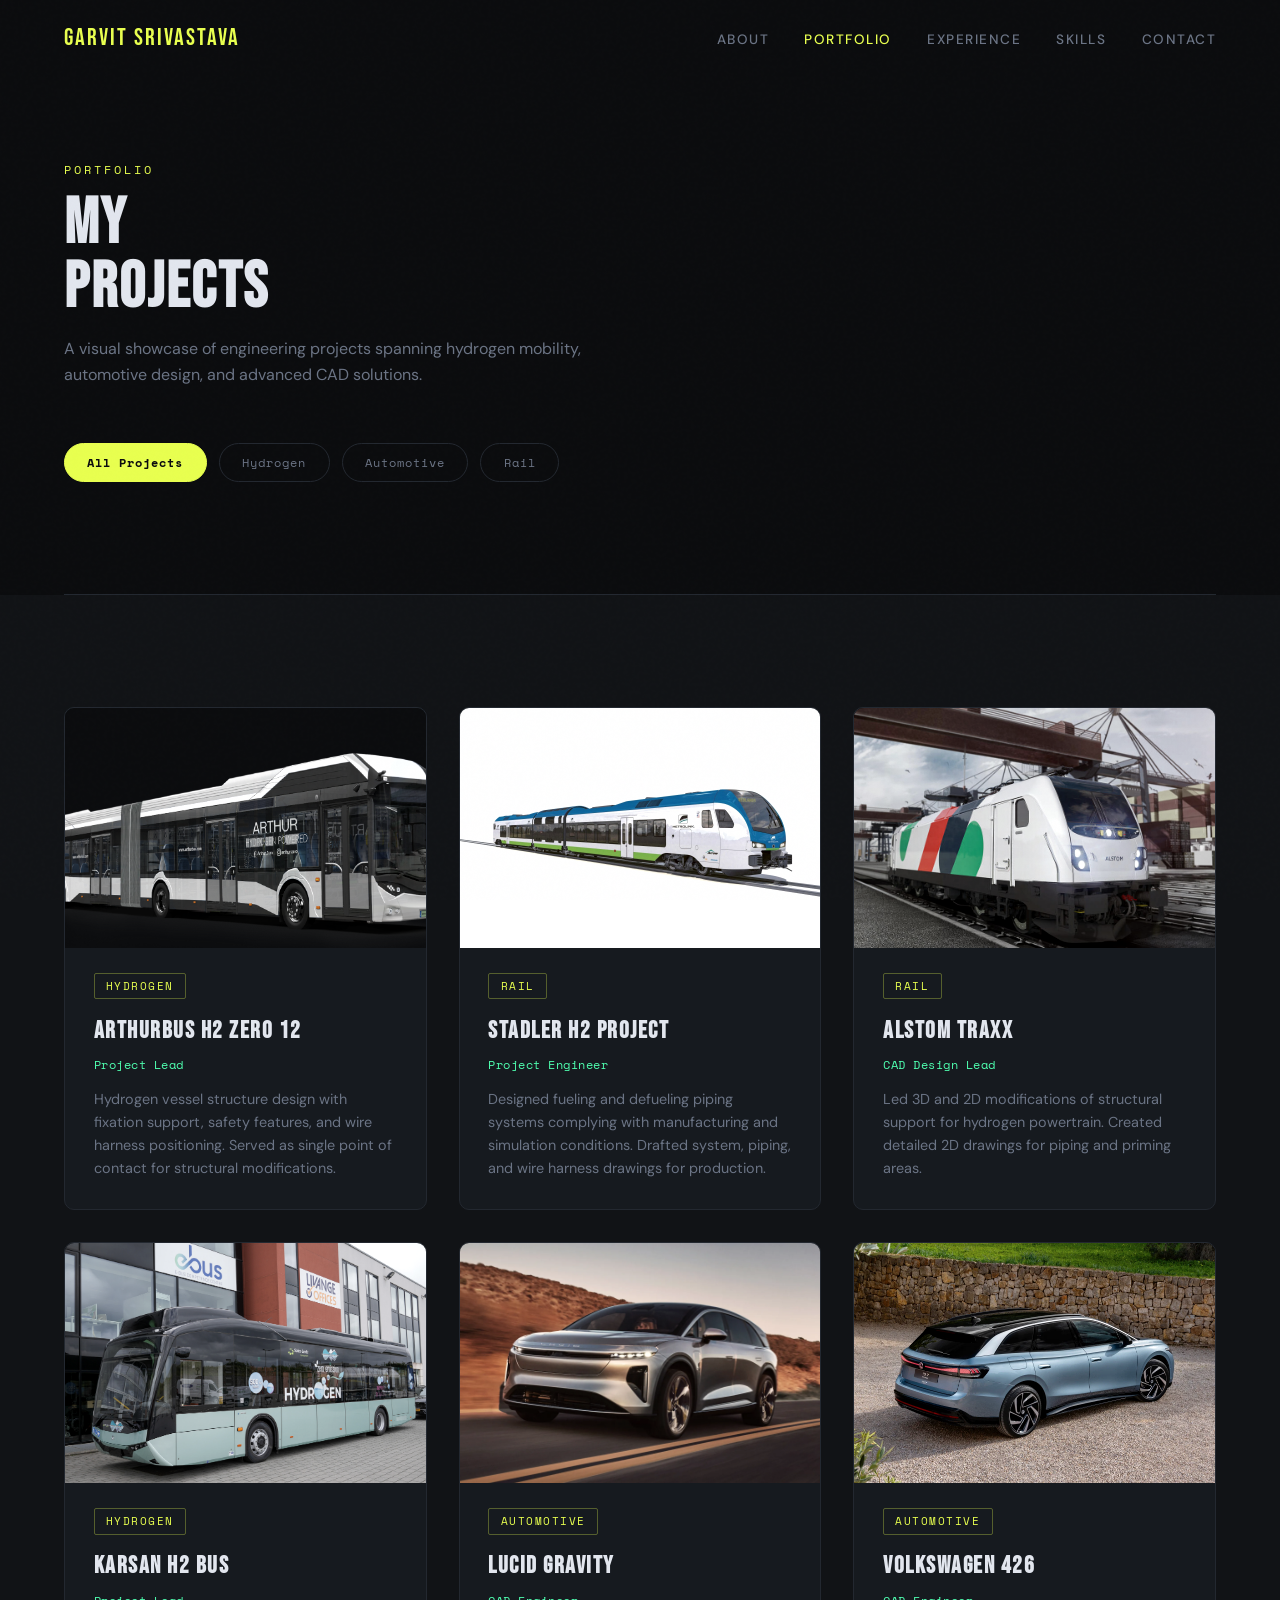
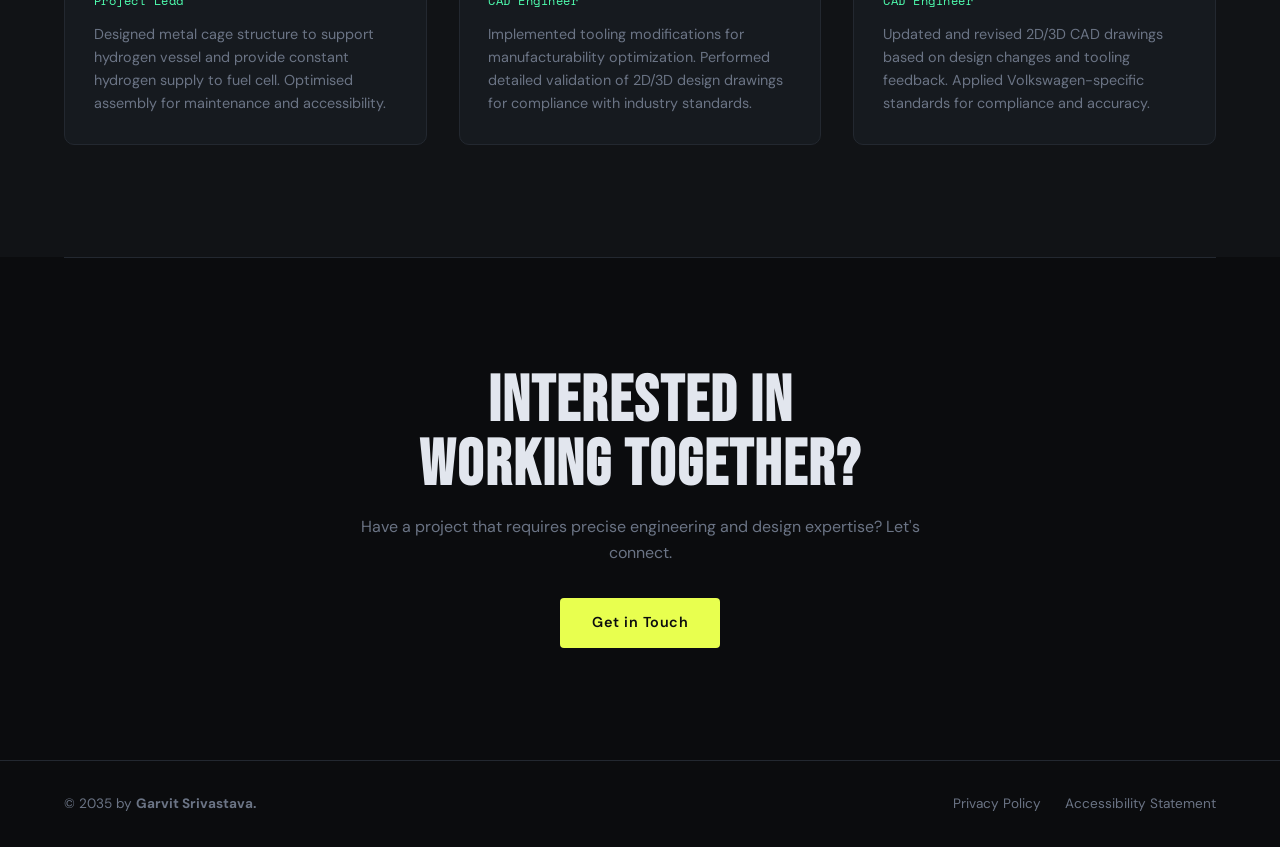
==== commit 1bd70541: "view detail remove" ====
--- a/portfolio.html
+++ b/portfolio.html
@@ -33,7 +33,8 @@
       <button class="filter-btn" data-filter="hydrogen">Hydrogen</button>
       <button class="filter-btn" data-filter="automotive">Automotive</button>
       <button class="filter-btn" data-filter="rail">Rail</button>
-      <button class="filter-btn" data-filter="lighting">Lighting</button>
+      <!-- For future-->
+      <!--<button class="filter-btn" data-filter="lighting">Lighting</button>-->
     </div>
   </section>
 
@@ -54,7 +55,7 @@
             <svg width="32" height="32" viewBox="0 0 24 24" fill="none" stroke="currentColor" stroke-width="1.5"><rect x="3" y="3" width="18" height="18" rx="2" ry="2"/><circle cx="8.5" cy="8.5" r="1.5"/><polyline points="21 15 16 10 5 21"/></svg>
           </div>
           <div class="portfolio-card-overlay">
-            <span class="portfolio-view-btn">View Details</span>
+            <span class="portfolio-view-btn"></span>
           </div>
         </div>
         <div class="portfolio-card-body">
